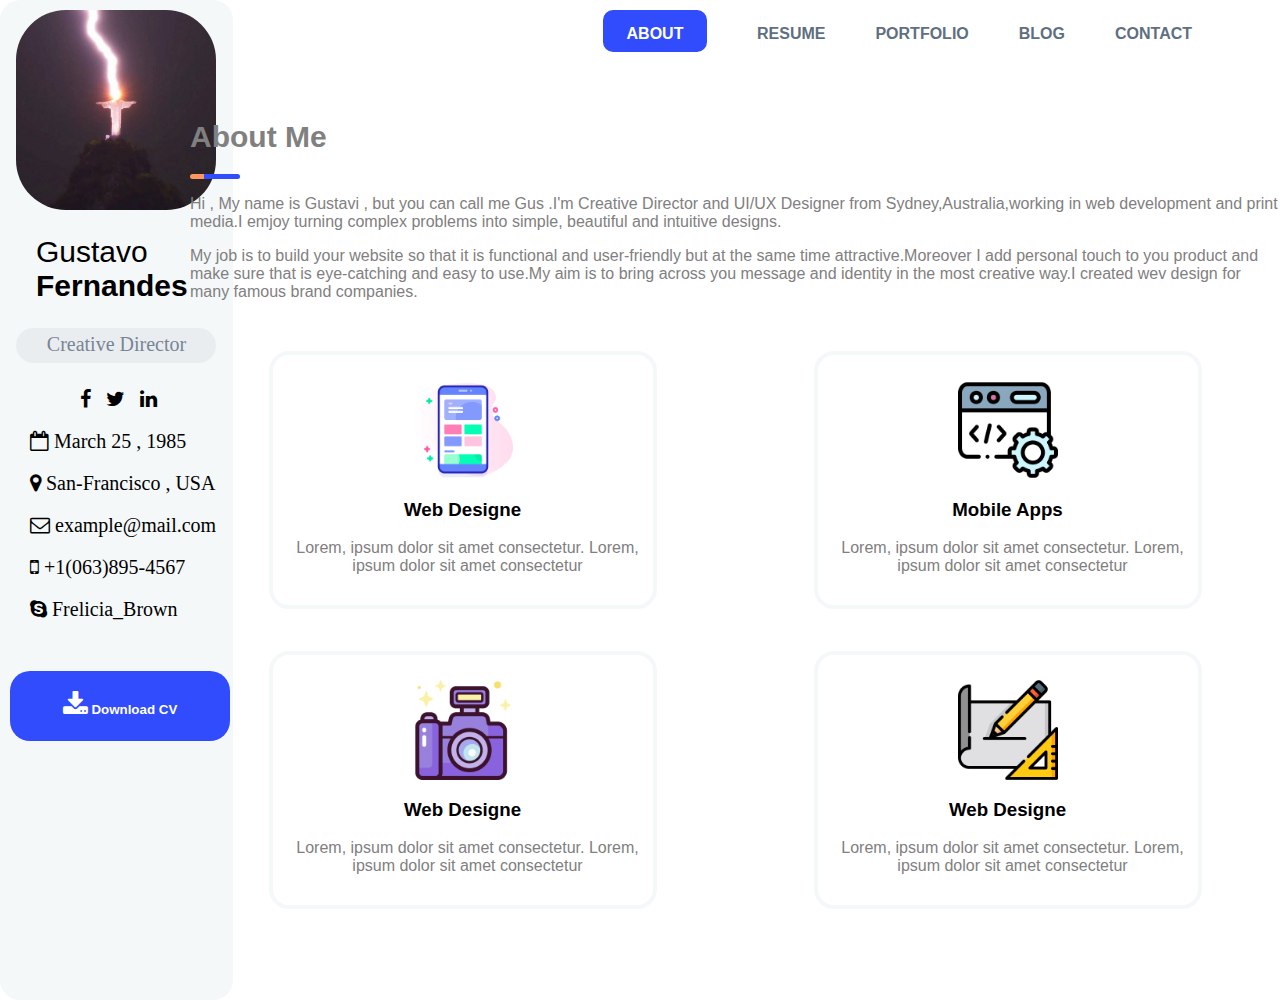
==== Laba 5/index.html @ 47e7de95 "Lab5" ====
<!DOCTYPE html>
<html>
<head>
	<meta charset="utf-8">
	<meta name="viewport" content="width=device-width, initial-scale=1">
	<title>Laba 5</title>
	<link rel="stylesheet" type="text/css" href="css/style.css">
	<link rel="stylesheet" href="css/font-awesome.min.css">
</head>
<body>
<section class="all">
<header>
	<nav>
	<div class="about">ABOUT</div>
	<div class="resume">RESUME</div>
	<div class="portfo">PORTFOLIO</div>
	<div class="blog">BLOG</div>
	<div class="contact">CONTACT</div>
	</nav>
</header>
  </section>
  <article class="main">
  	<h1 class="abot">About Me</h1>
  	<div class="line"></div>
  	<p>Hi , My name is Gustavi , but you can call me Gus .I'm Creative Director and UI/UX Designer from Sydney,Australia,working in web development and print media.I emjoy turning complex problems into simple, beautiful and intuitive designs.</p>
  	<p>My job is to build your website so that it is functional and user-friendly but at the same time attractive.Moreover I add personal touch to you product and make sure that is eye-catching and easy to use.My aim is to bring across you message and identity in the most creative way.I created wev design for many famous brand companies.</p>

  </article>

  <article class="block">
   <!-- <div class="col-second"> -->
    <!-- <div class="property"> -->
    <div class="two">
      <img class="fourblock" src="img/user-interface.png">
      <h3>Web Designe</h3>
      <p class="text">Lorem, ipsum dolor sit amet consectetur.
      Lorem, ipsum dolor sit amet consectetur</p>
    </div>

    <div class="three">
      <img class="fourblock" src="img/camera.png">
      <h3>Web Designe</h3>
      <p class="text">Lorem, ipsum dolor sit amet consectetur.
      Lorem, ipsum dolor sit amet consectetur</p>
    </div>
  <!-- </div> -->
   <!-- div class="property"> -->
    <div class="four">
    	<img class="fourblock" src="img/coding.png">
      <h3>Mobile Apps</h3>
      <p class="text">Lorem, ipsum dolor sit amet consectetur.
      Lorem, ipsum dolor sit amet consectetur</p>
    </div>

    <div class="five">
      <img class="fourblock" src="img/sketch.png">
      <h3>Web Designe</h3>
      <p class="text">Lorem, ipsum dolor sit amet consectetur.
      Lorem, ipsum dolor sit amet consectetur</p>
    </div>
    <!-- </div> -->
  </article>
<aside>
<img class="ava" src="img/1.jpg">
<h2 class="name">Gustavo <b>Fernandes</b></h2>
<div class="creative">Creative Director</div>
<div class="subtitle">
  <i class="fa fa-facebook" aria-hidden="true"></i>
  <i class="fa fa-twitter" aria-hidden="true"></i>
  <i class="fa fa-linkedin" aria-hidden="true"></i>
</div>
<i class="fa fa-calendar-o" aria-hidden="true">  March 25 , 1985</i>
<i class="fa fa-map-marker" aria-hidden="true">  San-Francisco , USA</i>
<i class="fa fa-envelope-o" aria-hidden="true">  example@mail.com</i>
<i class="fa fa-mobile" aria-hidden="true">  +1(063)895-4567</i>
<i class="fa fa-skype" aria-hidden="true">  Frelicia_Brown</i>
<button class="cv"><i class="fa fa-download fa-2x" aria-hidden="true"></i>	Download CV</button>		
</aside>
</body>
</html>
---- Laba 5/css/style.css ----
body{
	margin: 0;
   padding:0;
   display: flex;
   flex-direction: row-reverse;
}


h1,h2,h3,h4,h5,h6 {
	font-family: Arial;
}
h1{
	font-weight: bold;
	color: gray;

}

h3{
	text-align: center;
}

p{
	font-family: Arial;
	font-weight: normal;
	color: gray;
	padding-left: 10px;

}

.text {
	text-align: center;
}
.all{
   /*background-color: #eee;*/
   height: 100px;
   width: 1100px;
   margin-right: 1px;
   display: flex;
   
   

}

nav{
	height: 80px;
 	display: flex;
  	margin: 0 -5px;
  	padding-left: 350px;
  	padding-top: 10px;



}
.about{
	font-family: Arial;
	font-size: normal;
	font-weight: bold;
	color: white;
	width: 100px;
	height: 22px;
	background-color: #304cfd;
	border-radius: 10px;
	text-align: center;
	padding-top: 15px;
	padding-bottom: 5px;
	padding-right: 2px;
	padding-left: 2px;
	flex: 1 1 auto;
   margin: 0 25px;
}
.resume, .portfo , .blog , .contact {
	font-family: Arial;
	font-size: normal;
	font-weight: bold;
	color: #5f6f81;
	flex: 1 1 auto;
   margin: 0 25px;
   padding-top: 15px;


}

.main{
  /*background-color: red;*/
  display: block;
  position: absolute;
  height: 200px;
  width: 1100px;
  top: 100px;
 
}

.abot{
	padding-left: 10px;
	font-size: 30px;

}

.line{
  margin-left: 10px;
  width: 50px;
  background: rgb(255,150,94);
  background: linear-gradient(90deg, rgba(255,150,94,1) 27%, rgba(48,76,253,1) 27%); 
  height: 5px;
  border-radius: 10px;
}

/*.block{
	display: block;
	position: absolute;
	background-color: gray;
	height: 500px;
	width: 1100px;
	top: 320px;
}*/

.block{
	  display: flex;
	  position: absolute;
	  top: 320px;
	  height: 600px;
	  width: 1090px;
    flex-wrap:wrap;
    flex-direction: column;
    justify-content: space-around;
}


/*.col-second {
  width: 50%;
  display: flex;
  flex-direction: row;
  flex-wrap: wrap;
  justify-content: space-between;
}*/

.two,
.three,
.four,
.five {
	margin-top: 20px;
	margin-left: auto;
	margin-right: auto;
  border-radius: 20px;
  width: 380px;
  height: 250px;
  border: 4px solid #f5f8f9;

}

.fourblock{
	width: 100px;
	height: 100px;
	display: block;
	margin-left: auto;
	margin-right: auto;
	margin-top: 25px;
}

aside{
	display: flex
	margin-top: 1px;
	background-color: #f5f8f9;
	border-radius: 20px;
   font-size: 20px;
   height: 1000px;
   width: 245px;
}

.ava{
	display: block;
	width: 200px;
	height: 200px;
	margin: 0 auto;
	margin-top: 10px;
	border-radius: 50px;
}

.name{
	font-family: "Trebuchet MS", Helvetica, sans-serif;
	font-weight: normal;
	margin-left: 36px;
}

.creative{
	display: block;
	background-color: #e9edf0;
	color: #788595;
	text-align: center;
	height: 30px;
	width: 200px;
	border-radius: 20px;
	margin: 0 auto;
	padding-top: 5px;
}

.subtitle{
	display: block;
	margin-left: 80px;
	margin-top: 25px;
}

.fa-facebook,
.fa-twitter,
.fa-linkedin{
	padding-right: 10px;
}

.fa-calendar-o,
.fa-map-marker,
.fa-envelope-o,
.fa-mobile,
.fa-skype{
	padding-top: 20px;
	margin-left: 30px;

}

.cv{
	display: block;
	font-family: Arial;
	font-size: normal;
	font-weight: bold;
	color: white;
	width: 220px;
	height: 70px;
	background-color: #304cfd;
	border-radius: 20px;
	text-align: center;
	border: none;
	margin-top: 50px;
	margin-left: 10px;

}
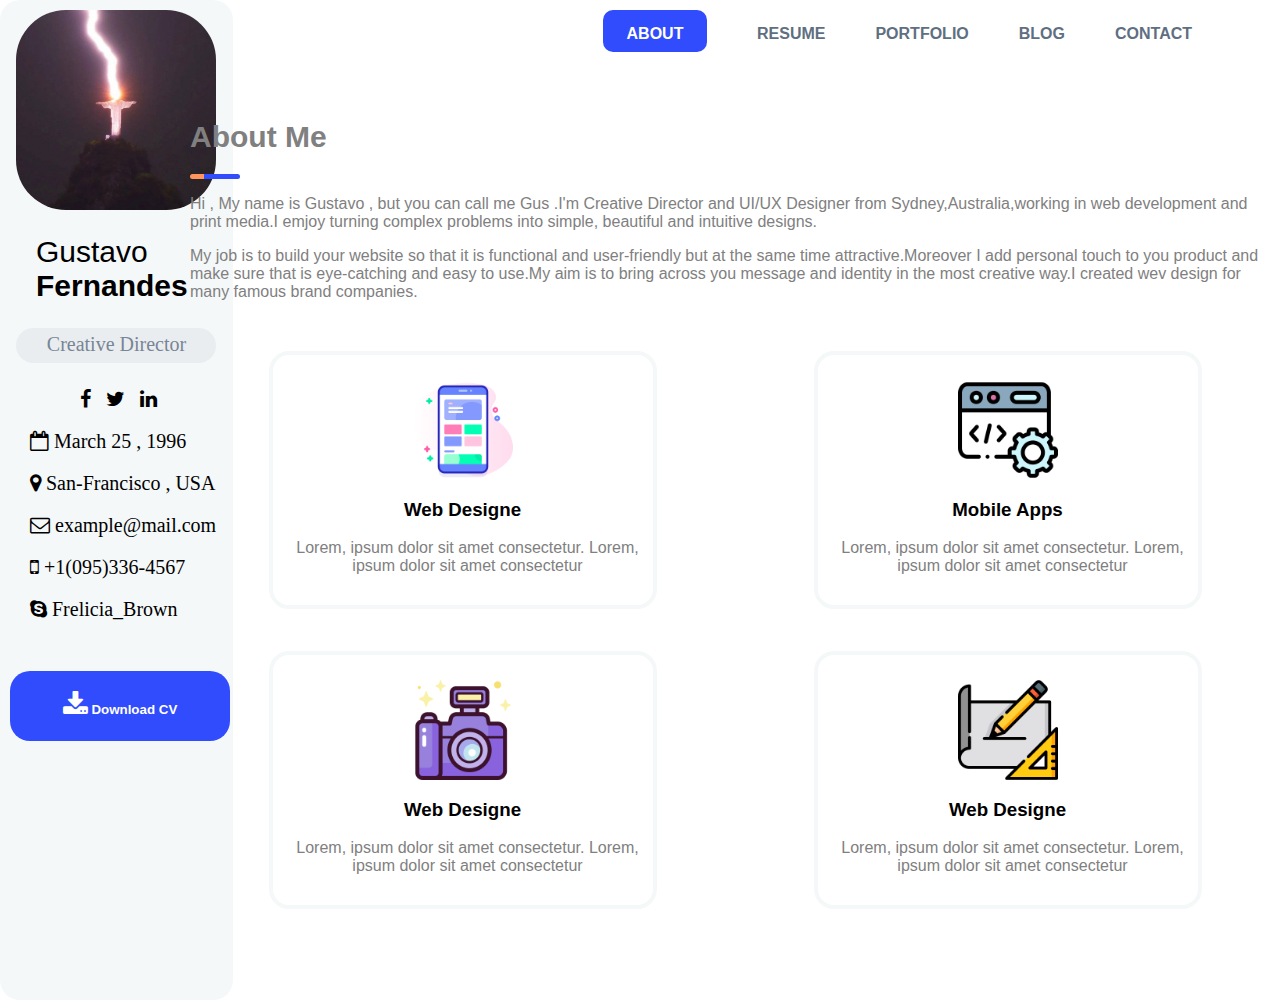
==== commit 7b36eb53: "Update index.html" ====
--- a/Laba 5/index.html
+++ b/Laba 5/index.html
@@ -22,7 +22,7 @@
   <article class="main">
   	<h1 class="abot">About Me</h1>
   	<div class="line"></div>
-  	<p>Hi , My name is Gustavi , but you can call me Gus .I'm Creative Director and UI/UX Designer from Sydney,Australia,working in web development and print media.I emjoy turning complex problems into simple, beautiful and intuitive designs.</p>
+  	<p>Hi , My name is Gustavo , but you can call me Gus .I'm Creative Director and UI/UX Designer from Sydney,Australia,working in web development and print media.I emjoy turning complex problems into simple, beautiful and intuitive designs.</p>
   	<p>My job is to build your website so that it is functional and user-friendly but at the same time attractive.Moreover I add personal touch to you product and make sure that is eye-catching and easy to use.My aim is to bring across you message and identity in the most creative way.I created wev design for many famous brand companies.</p>
 
   </article>
@@ -69,10 +69,10 @@
   <i class="fa fa-twitter" aria-hidden="true"></i>
   <i class="fa fa-linkedin" aria-hidden="true"></i>
 </div>
-<i class="fa fa-calendar-o" aria-hidden="true">  March 25 , 1985</i>
+<i class="fa fa-calendar-o" aria-hidden="true">  March 25 , 1996</i>
 <i class="fa fa-map-marker" aria-hidden="true">  San-Francisco , USA</i>
 <i class="fa fa-envelope-o" aria-hidden="true">  example@mail.com</i>
-<i class="fa fa-mobile" aria-hidden="true">  +1(063)895-4567</i>
+<i class="fa fa-mobile" aria-hidden="true">  +1(095)336-4567</i>
 <i class="fa fa-skype" aria-hidden="true">  Frelicia_Brown</i>
 <button class="cv"><i class="fa fa-download fa-2x" aria-hidden="true"></i>	Download CV</button>		
 </aside>
